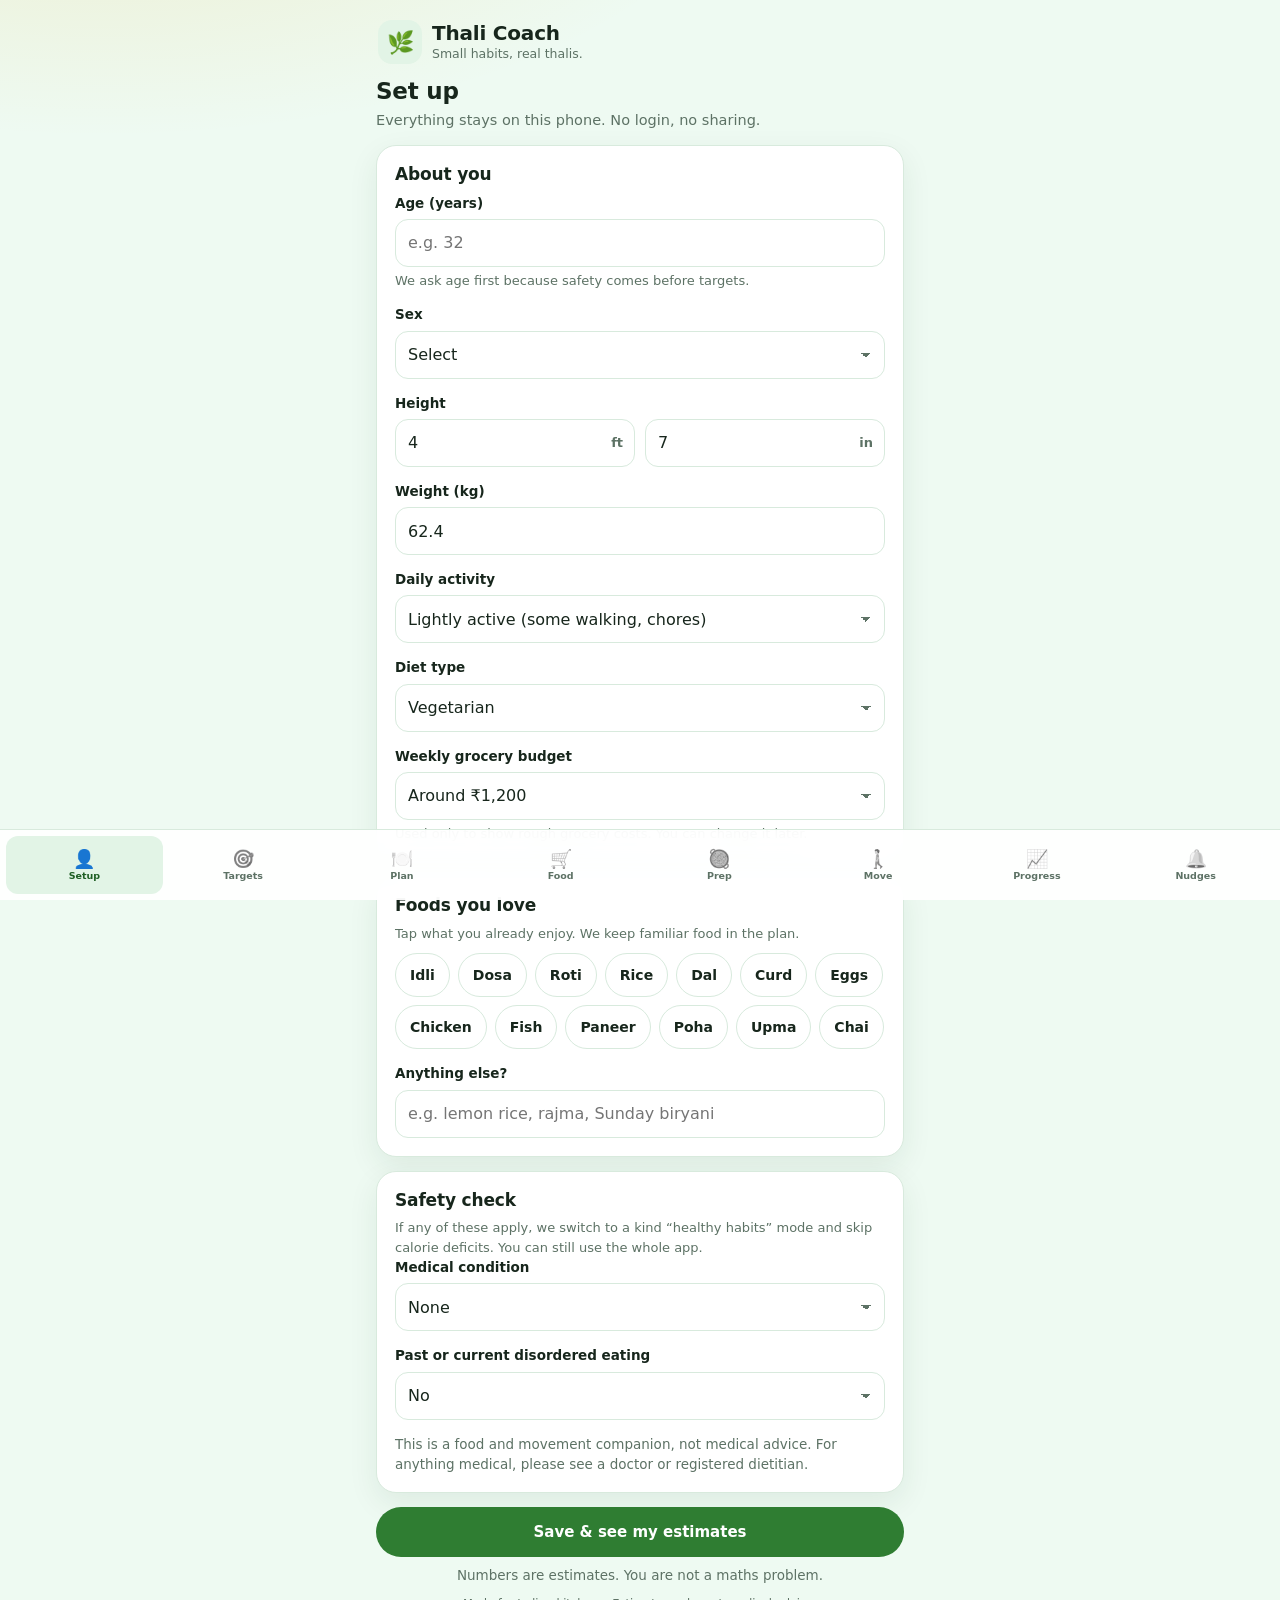
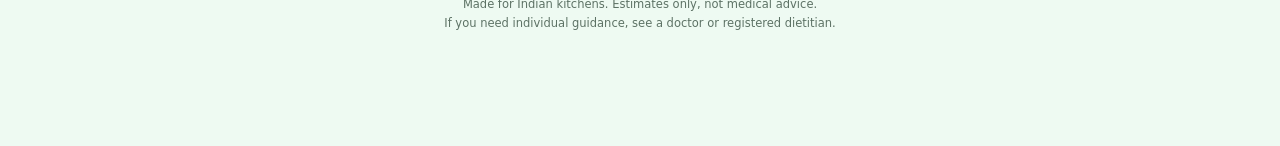
==== index.html @ 568d9f5f "Thali Coach: offline-first Indian diet and activity web app Plain HTML/CSS/JS PWA with no build step" ====
<!DOCTYPE html>
<html lang="en">
<head>
  <meta charset="utf-8">
  <meta name="viewport" content="width=device-width, initial-scale=1, viewport-fit=cover">
  <title>Thali Coach — gentle Indian diet &amp; activity companion</title>
  <meta name="description" content="A small, private companion for Indian home cooking, daily walks and healthy habits.">
  <meta name="theme-color" content="#2f7d32">
  <link rel="manifest" href="manifest.json">
  <link rel="icon" href="icon.svg" type="image/svg+xml">
  <link rel="apple-touch-icon" href="icon-180.png">
  <meta name="apple-mobile-web-app-capable" content="yes">
  <meta name="apple-mobile-web-app-status-bar-style" content="default">
  <meta name="apple-mobile-web-app-title" content="Thali Coach">
  <link rel="stylesheet" href="style.css">
</head>
<body>
  <div class="app">
    <header class="topbar">
      <div class="brand">
        <span class="logo" aria-hidden="true">🌿</span>
        <div>
          <h1>Thali Coach</h1>
          <p class="tagline">Small habits, real thalis.</p>
        </div>
      </div>
      <span id="modeBadge" class="badge" hidden></span>
    </header>

    <main id="main">

      <!-- 1 · SETUP ------------------------------------------------------ -->
      <section id="screen-setup" class="screen" hidden>
        <h2>Set up</h2>
        <p class="lede">Everything stays on this phone. No login, no sharing.</p>

        <form id="setupForm" novalidate>
          <div class="card">
            <h3>About you</h3>

            <div class="field">
              <label for="age">Age (years)</label>
              <input id="age" name="age" type="number" min="10" max="100" inputmode="numeric" placeholder="e.g. 32" required>
              <p class="hint">We ask age first because safety comes before targets.</p>
            </div>

            <div class="field">
              <label for="sex">Sex</label>
              <select id="sex" name="sex">
                <option value="" disabled selected>Select</option>
                <option value="female">Female</option>
                <option value="male">Male</option>
                <option value="other">Other / prefer not to say</option>
              </select>
            </div>

            <div class="field">
              <span class="label">Height</span>
              <div class="row2">
                <div class="input-suffix">
                  <input id="heightFt" name="heightFt" type="number" min="3" max="8" inputmode="numeric" aria-label="Height in feet">
                  <span>ft</span>
                </div>
                <div class="input-suffix">
                  <input id="heightIn" name="heightIn" type="number" min="0" max="11" inputmode="numeric" aria-label="Height in inches">
                  <span>in</span>
                </div>
              </div>
            </div>

            <div class="field">
              <label for="weight">Weight (kg)</label>
              <input id="weight" name="weight" type="number" min="25" max="300" step="0.1" inputmode="decimal" placeholder="e.g. 62.4">
            </div>

            <div class="field">
              <label for="activity">Daily activity</label>
              <select id="activity" name="activity">
                <option value="sedentary">Mostly sitting (desk job, little walking)</option>
                <option value="light" selected>Lightly active (some walking, chores)</option>
                <option value="moderate">Moderately active (regular walks or workouts)</option>
                <option value="active">Very active (physical job or daily training)</option>
              </select>
            </div>

            <div class="field">
              <label for="diet">Diet type</label>
              <select id="diet" name="diet">
                <option value="veg">Vegetarian</option>
                <option value="egg">Eggetarian</option>
                <option value="nonveg">Non-vegetarian</option>
                <option value="vegan">Vegan</option>
              </select>
            </div>

            <div class="field">
              <label for="budget">Weekly grocery budget</label>
              <select id="budget" name="budget">
                <option value="800">Around ₹800</option>
                <option value="1200" selected>Around ₹1,200</option>
                <option value="1800">Around ₹1,800</option>
                <option value="2500">Around ₹2,500</option>
              </select>
              <p class="hint">Used only to show rough grocery costs. You can change it later.</p>
            </div>
          </div>

          <div class="card">
            <h3>Foods you love</h3>
            <p class="hint">Tap what you already enjoy. We keep familiar food in the plan.</p>
            <div class="chips" id="loveChips"></div>
            <div class="field">
              <label for="lovedText">Anything else?</label>
              <input id="lovedText" type="text" placeholder="e.g. lemon rice, rajma, Sunday biryani">
            </div>
          </div>

          <div class="card safety-card">
            <h3>Safety check</h3>
            <p class="hint">If any of these apply, we switch to a kind “healthy habits” mode and skip calorie deficits. You can still use the whole app.</p>

            <div id="pregnancyRow" class="field">
              <span class="label">If this applies to you</span>
              <label class="check"><input type="checkbox" id="pregnant"> Pregnant</label>
              <label class="check"><input type="checkbox" id="breastfeeding"> Breastfeeding</label>
            </div>

            <div class="field">
              <label for="condition">Medical condition</label>
              <select id="condition">
                <option value="none">None</option>
                <option value="diabetes">Diabetes / blood sugar</option>
                <option value="pcos">PCOS / thyroid</option>
                <option value="heart">Blood pressure / heart</option>
                <option value="kidney">Kidney or liver condition</option>
                <option value="other">Something else</option>
              </select>
            </div>

            <div class="field">
              <label for="edHistory">Past or current disordered eating</label>
              <select id="edHistory">
                <option value="no">No</option>
                <option value="yes">Yes</option>
              </select>
            </div>

            <p class="small muted">This is a food and movement companion, not medical advice. For anything medical, please see a doctor or registered dietitian.</p>
          </div>

          <p id="setupError" class="error" role="alert" hidden></p>
          <button class="btn btn-wide" type="submit">Save &amp; see my estimates</button>
          <p class="small muted center">Numbers are estimates. You are not a maths problem.</p>
        </form>
      </section>

      <!-- 2 · TARGETS ---------------------------------------------------- -->
      <section id="screen-targets" class="screen" hidden>
        <h2>Your estimates</h2>
        <p class="lede">A gentle starting point — not a prescription.</p>
        <div id="targetsContent"></div>
      </section>

      <!-- 3 · PLAN ------------------------------------------------------- -->
      <section id="screen-plan" class="screen" hidden>
        <h2>7-day plan</h2>
        <p class="lede">Familiar food, realistic portions. Tap a day.</p>
        <p class="week-label" id="weekLabel"></p>
        <div class="day-tabs" id="dayTabs" role="tablist" aria-label="Days of the week"></div>
        <div id="planContent"></div>
      </section>

      <!-- 4 · GROCERIES -------------------------------------------------- -->
      <section id="screen-groceries" class="screen" hidden>
        <h2>Groceries</h2>
        <p class="lede">One week, one list. Costs are rough estimates.</p>
        <div id="groceryContent"></div>
      </section>

      <!-- 5 · PREP ------------------------------------------------------- -->
      <section id="screen-prep" class="screen" hidden>
        <h2>Prep</h2>
        <p class="lede">A little Sunday effort makes the week kinder.</p>
        <div id="prepContent"></div>
      </section>

      <!-- 6 · ACTIVITY --------------------------------------------------- -->
      <section id="screen-activity" class="screen" hidden>
        <h2>Activity</h2>
        <p class="lede">Movement you enjoy beats movement you dread.</p>
        <div id="activityContent"></div>
      </section>

      <!-- 7 · PROGRESS --------------------------------------------------- -->
      <section id="screen-progress" class="screen" hidden>
        <h2>Progress</h2>
        <p class="lede">Trends over weeks. Never one bad day.</p>
        <div id="progressContent"></div>
      </section>

      <!-- 8 · REMINDERS -------------------------------------------------- -->
      <section id="screen-reminders" class="screen" hidden>
        <h2>Reminders</h2>
        <p class="lede">Gentle nudges, not alarms. You can switch any off.</p>
        <div id="remindersContent"></div>
      </section>

    </main>

    <footer class="footer">
      <p>Made for Indian kitchens. Estimates only, not medical advice.<br>If you need individual guidance, see a doctor or registered dietitian.</p>
    </footer>
  </div>

  <div id="toast" class="toast" role="status" aria-live="polite"></div>

  <nav class="tabbar" id="tabbar" aria-label="Main navigation">
    <button type="button" data-screen="setup"      class="tab"><span class="tab-icon" aria-hidden="true">👤</span><span>Setup</span></button>
    <button type="button" data-screen="targets"    class="tab"><span class="tab-icon" aria-hidden="true">🎯</span><span>Targets</span></button>
    <button type="button" data-screen="plan"       class="tab"><span class="tab-icon" aria-hidden="true">🍽️</span><span>Plan</span></button>
    <button type="button" data-screen="groceries"  class="tab"><span class="tab-icon" aria-hidden="true">🛒</span><span>Food</span></button>
    <button type="button" data-screen="prep"       class="tab"><span class="tab-icon" aria-hidden="true">🥘</span><span>Prep</span></button>
    <button type="button" data-screen="activity"   class="tab"><span class="tab-icon" aria-hidden="true">🚶</span><span>Move</span></button>
    <button type="button" data-screen="progress"   class="tab"><span class="tab-icon" aria-hidden="true">📈</span><span>Progress</span></button>
    <button type="button" data-screen="reminders"  class="tab"><span class="tab-icon" aria-hidden="true">🔔</span><span>Nudges</span></button>
  </nav>

  <script src="data.js"></script>
  <script src="app.js"></script>
</body>
</html>
---- style.css ----
/* style.css — Thali Coach
   Light and dark mode follow the phone's setting automatically.
   Colours live in the :root variables so they are easy to change. */

:root {
  --bg: #eefaf2;
  --bg-glow: rgba(230, 167, 0, 0.16);
  --card: #ffffff;
  --ink: #17261c;
  --muted: #5d7265;
  --line: #d8eadd;
  --leaf: #2f7d32;
  --leaf-strong: #1f5f24;
  --leaf-soft: #e2f4e6;
  --turmeric: #e6a700;
  --turmeric-ink: #7a5800;
  --turmeric-soft: #fdf3d3;
  --chilli: #b3261e;
  --chilli-soft: #fdecea;
  --btn-ink: #ffffff;
  --shadow: 0 10px 30px rgba(24, 60, 35, 0.08);
  --radius: 20px;
  --toast-bg: #17301f;
  --toast-ink: #ffffff;
}

@media (prefers-color-scheme: dark) {
  :root {
    --bg: #0f1713;
    --bg-glow: rgba(134, 207, 138, 0.08);
    --card: #17221b;
    --ink: #e9f4ec;
    --muted: #a5b6aa;
    --line: #2a3a2f;
    --leaf: #86cf8a;
    --leaf-strong: #b0e4b3;
    --leaf-soft: #1e3324;
    --turmeric: #f0c14e;
    --turmeric-ink: #f5d67c;
    --turmeric-soft: #332a12;
    --chilli: #ff8a80;
    --chilli-soft: #351b19;
    --btn-ink: #0d1a11;
    --shadow: none;
    --toast-bg: #d9efdd;
    --toast-ink: #102015;
  }
}

* { box-sizing: border-box; }

html, body { margin: 0; padding: 0; }

html { -webkit-text-size-adjust: 100%; }

body {
  min-height: 100vh;
  background:
    radial-gradient(1100px 520px at 8% -10%, var(--bg-glow), transparent 60%),
    var(--bg);
  color: var(--ink);
  font-family: ui-rounded, "SF Pro Rounded", "Segoe UI Variable Display", "Nunito", "Quicksand", system-ui, -apple-system, "Segoe UI", sans-serif;
  font-size: 16px;
  line-height: 1.5;
  padding-bottom: calc(96px + env(safe-area-inset-bottom));
  overflow-x: hidden;
}

h1, h2, h3 { line-height: 1.2; margin: 0; letter-spacing: -0.01em; }
h1 { font-size: 20px; font-weight: 800; }
h2 { font-size: 23px; font-weight: 800; margin-bottom: 4px; }
h3 { font-size: 17px; font-weight: 800; margin-bottom: 8px; }
p { margin: 0 0 10px; }
p:last-child { margin-bottom: 0; }

a { color: var(--leaf); }

::selection { background: var(--turmeric-soft); color: var(--ink); }

:focus-visible { outline: 3px solid var(--turmeric); outline-offset: 2px; border-radius: 8px; }

/* ------------------------------ layout --------------------------------- */

.app { max-width: 560px; margin: 0 auto; padding: 16px 16px 0; }

.topbar {
  display: flex;
  align-items: center;
  justify-content: space-between;
  gap: 10px;
  padding: 4px 2px 14px;
}

.brand { display: flex; align-items: center; gap: 10px; min-width: 0; }

.logo {
  width: 44px; height: 44px;
  display: grid; place-items: center;
  background: var(--leaf-soft);
  border-radius: 14px;
  font-size: 22px;
  flex: 0 0 auto;
}

.tagline { margin: 0; font-size: 12.5px; color: var(--muted); }

.badge {
  flex: 0 0 auto;
  background: var(--leaf-soft);
  color: var(--leaf-strong);
  border-radius: 999px;
  padding: 6px 10px;
  font-size: 11px;
  font-weight: 800;
  letter-spacing: 0.02em;
  white-space: nowrap;
}
.badge-calm { background: var(--turmeric-soft); color: var(--turmeric-ink); }

.lede { color: var(--muted); font-size: 14.5px; margin-bottom: 14px; }

.screen[hidden] { display: none; }
.screen { animation: screenIn 0.18s ease-out; }

@keyframes screenIn {
  from { opacity: 0; transform: translateY(4px); }
  to { opacity: 1; transform: none; }
}

.footer {
  padding: 10px 8px 18px;
  text-align: center;
  color: var(--muted);
  font-size: 11.5px;
  line-height: 1.6;
}

/* ------------------------------ cards ---------------------------------- */

.card {
  background: var(--card);
  border: 1px solid var(--line);
  border-radius: var(--radius);
  box-shadow: var(--shadow);
  padding: 18px;
  margin: 0 0 14px;
}

.card.hero {
  background:
    linear-gradient(155deg, var(--card) 0%, var(--leaf-soft) 130%);
}

.card.calm { background: var(--leaf-soft); border-color: transparent; box-shadow: none; }

.card.note {
  border-left: 5px solid var(--turmeric);
  background: var(--turmeric-soft);
  box-shadow: none;
}
.card.note-warn {
  border-left-color: var(--chilli);
  background: var(--chilli-soft);
  box-shadow: none;
}

.empty { text-align: center; }

.eyebrow {
  margin: 0 0 4px;
  text-transform: uppercase;
  letter-spacing: 0.08em;
  font-size: 11px;
  font-weight: 800;
  color: var(--muted);
}

.big-number {
  font-size: 44px;
  font-weight: 800;
  line-height: 1.05;
  margin: 2px 0 6px;
  letter-spacing: -0.03em;
}
.big-number span { font-size: 16px; color: var(--muted); font-weight: 700; letter-spacing: 0; }

.hint { font-size: 13px; color: var(--muted); margin: 4px 0 0; line-height: 1.5; }
.small { font-size: 13.5px; }
.muted { color: var(--muted); }
.center { text-align: center; }

.error {
  color: var(--chilli);
  font-size: 13.5px;
  font-weight: 700;
  margin: 0 0 10px;
}

/* ------------------------------ forms ---------------------------------- */

.field { margin-bottom: 14px; }
.field:last-child { margin-bottom: 0; }

label, .label {
  display: block;
  font-size: 13.5px;
  font-weight: 800;
  margin-bottom: 6px;
  color: var(--ink);
}

input[type="number"],
input[type="text"],
input[type="date"],
input[type="time"],
select {
  width: 100%;
  min-height: 48px;
  padding: 10px 12px;
  border: 1.5px solid var(--line);
  border-radius: 13px;
  background: var(--card);
  color: var(--ink);
  font-family: inherit;
  font-size: 16px; /* 16px stops iOS from zooming the page */
}

select {
  appearance: none;
  background-image: linear-gradient(45deg, transparent 50%, var(--muted) 50%), linear-gradient(135deg, var(--muted) 50%, transparent 50%);
  background-position: calc(100% - 18px) 21px, calc(100% - 13px) 21px;
  background-size: 5px 5px, 5px 5px;
  background-repeat: no-repeat;
  padding-right: 34px;
}

input:focus, select:focus { border-color: var(--leaf); }

.row2 { display: grid; grid-template-columns: 1fr 1fr; gap: 10px; }

.row3 {
  display: grid;
  grid-template-columns: repeat(auto-fit, minmax(108px, 1fr));
  gap: 10px;
}

.input-suffix { position: relative; }
.input-suffix span {
  position: absolute;
  right: 12px;
  top: 50%;
  transform: translateY(-50%);
  color: var(--muted);
  font-size: 13px;
  font-weight: 700;
  pointer-events: none;
}
.input-suffix input { padding-right: 36px; }

.check,
label.check {
  display: flex;
  align-items: center;
  gap: 9px;
  font-size: 14.5px;
  font-weight: 600;
  min-height: 44px;
  margin: 0;
}

input[type="checkbox"] {
  width: 22px;
  height: 22px;
  flex: 0 0 auto;
  accent-color: var(--leaf);
  margin: 0;
}

.safety-card { background: var(--card); }

/* ------------------------------ chips ---------------------------------- */

.chips { display: flex; flex-wrap: wrap; gap: 8px; margin: 10px 0 14px; }

.chip {
  border: 1.5px solid var(--line);
  background: transparent;
  color: var(--ink);
  border-radius: 999px;
  padding: 9px 14px;
  min-height: 44px;
  font-family: inherit;
  font-size: 14px;
  font-weight: 700;
  cursor: pointer;
}
.chip.on {
  background: var(--leaf);
  border-color: var(--leaf);
  color: var(--btn-ink);
}

/* ------------------------------ buttons -------------------------------- */

.btn {
  display: inline-flex;
  align-items: center;
  justify-content: center;
  gap: 8px;
  min-height: 50px;
  padding: 12px 20px;
  border: none;
  border-radius: 999px;
  background: var(--leaf);
  color: var(--btn-ink);
  font-family: inherit;
  font-size: 15px;
  font-weight: 800;
  cursor: pointer;
  text-align: center;
  transition: transform 0.1s ease, filter 0.15s ease;
}
.btn:active { transform: scale(0.985); }
.btn:hover { filter: brightness(1.04); }

.btn-wide { width: 100%; margin-bottom: 8px; }

.btn-ghost {
  background: transparent;
  color: var(--leaf);
  border: 1.5px solid var(--line);
}

.btn-row { display: flex; flex-wrap: wrap; gap: 10px; margin-top: 10px; }

/* ------------------------------ stats ---------------------------------- */

.stat-grid {
  display: grid;
  grid-template-columns: repeat(auto-fit, minmax(88px, 1fr));
  gap: 9px;
  margin: 12px 0 8px;
}
.stat-grid > div {
  background: var(--leaf-soft);
  border-radius: 14px;
  padding: 10px 11px;
}
.card.hero .stat-grid > div { background: rgba(255, 255, 255, 0.55); }
@media (prefers-color-scheme: dark) {
  .card.hero .stat-grid > div { background: rgba(255, 255, 255, 0.05); }
}
.stat-grid b { display: block; font-size: 18px; line-height: 1.2; letter-spacing: -0.01em; }
.stat-grid span { font-size: 11px; color: var(--muted); font-weight: 600; }

.pill {
  display: inline-block;
  background: var(--leaf-soft);
  color: var(--leaf-strong);
  border-radius: 999px;
  padding: 4px 10px;
  font-size: 11.5px;
  font-weight: 800;
  white-space: nowrap;
}
.pill-soft { background: var(--turmeric-soft); color: var(--turmeric-ink); }

/* ------------------------------ day tabs -------------------------------- */

.day-tabs {
  display: flex;
  gap: 6px;
  overflow-x: auto;
  padding: 2px 2px 8px;
  margin-bottom: 8px;
  scrollbar-width: none;
}
.day-tabs::-webkit-scrollbar { display: none; }

.day-tab {
  flex: 1 0 42px;
  min-width: 42px;
  min-height: 62px;
  border: 1.5px solid var(--line);
  background: var(--card);
  color: var(--ink);
  border-radius: 14px;
  font-family: inherit;
  font-size: 12px;
  font-weight: 800;
  cursor: pointer;
  display: flex;
  flex-direction: column;
  align-items: center;
  justify-content: center;
  gap: 1px;
}
.day-short { opacity: 0.7; font-size: 10px; text-transform: uppercase; letter-spacing: 0.05em; }
.day-num { font-size: 13px; }
.day-tab.active {
  background: var(--leaf);
  border-color: var(--leaf);
  color: var(--btn-ink);
}
.day-tab.active .day-short { opacity: 1; }
.day-tab.is-today:not(.active) { box-shadow: inset 0 0 0 2px var(--turmeric); }

.week-label {
  margin: -8px 2px 10px;
  font-size: 12.5px;
  font-weight: 700;
  color: var(--muted);
}
.streak-inline { color: var(--turmeric-ink); }

.day-mark {
  width: 4px;
  height: 4px;
  margin-top: 2px;
  border-radius: 50%;
  background: transparent;
}
.day-mark.on { background: var(--leaf); }
.day-tab.active .day-mark.on { background: var(--btn-ink); }

/* ------------------------------ meal plan ------------------------------- */

.meal { padding: 16px 18px; }
.meal-head {
  display: flex;
  align-items: center;
  justify-content: space-between;
  gap: 10px;
  margin-bottom: 4px;
}
.meal-head h3 { margin: 0; }

.foods { list-style: none; margin: 0; padding: 0; }

.food-row {
  display: flex;
  align-items: baseline;
  justify-content: space-between;
  gap: 12px;
  padding: 9px 0;
  border-bottom: 1px dashed var(--line);
}
.food-row:last-child { border-bottom: none; }

.food-main { min-width: 0; }
.food-main b { display: block; font-size: 14.5px; font-weight: 700; }
.food-main span { display: block; font-size: 12.5px; color: var(--muted); }

.food-kcal {
  flex: 0 0 auto;
  color: var(--leaf-strong);
  font-weight: 800;
  font-size: 13.5px;
  font-variant-numeric: tabular-nums;
}

.macro-line {
  margin: 10px 0 0;
  font-size: 12px;
  color: var(--muted);
  font-weight: 600;
}

details.card summary {
  cursor: pointer;
  font-weight: 800;
  font-size: 15px;
  min-height: 44px;
  display: flex;
  align-items: center;
  justify-content: space-between;
  gap: 10px;
  list-style: none;
}
details.card summary::-webkit-details-marker { display: none; }
details.card summary::after {
  content: "＋";
  color: var(--leaf);
  font-weight: 800;
  font-size: 17px;
  line-height: 1;
}
details.card[open] summary::after { content: "−"; }
details.card[open] summary { margin-bottom: 8px; }

.quick p { font-size: 14px; }

.ex { padding: 10px 0; border-bottom: 1px dashed var(--line); }
.ex:last-of-type { border-bottom: none; }
.ex b { font-size: 14.5px; }
.ex span { float: right; font-size: 12px; font-weight: 800; color: var(--leaf-strong); }
.ex p { font-size: 12.5px; color: var(--muted); margin: 4px 0 0; }

.ticks { list-style: none; margin: 6px 0 0; padding: 0; }
.ticks li {
  position: relative;
  padding: 5px 0 5px 24px;
  font-size: 14px;
}
.ticks li::before {
  content: "✓";
  position: absolute;
  left: 0;
  top: 4px;
  color: var(--leaf);
  font-weight: 800;
}
.ticks.small li { font-size: 13.5px; padding-top: 4px; padding-bottom: 4px; }

/* ------------------------------ groceries ------------------------------- */

.g-row {
  display: flex;
  align-items: center;
  gap: 10px;
  padding: 10px 0;
  min-height: 44px;
  border-bottom: 1px dashed var(--line);
  margin: 0;
  font-weight: 600;
}
.g-row:last-child { border-bottom: none; }

.g-name { flex: 1; min-width: 0; font-size: 14px; }
.g-name small { display: block; font-size: 11.5px; color: var(--muted); font-weight: 600; }

.g-cost {
  flex: 0 0 auto;
  font-weight: 800;
  font-size: 13.5px;
  white-space: nowrap;
  font-variant-numeric: tabular-nums;
}

.mini-del {
  flex: 0 0 auto;
  width: 40px;
  height: 40px;
  border: 1px solid var(--line);
  border-radius: 50%;
  background: transparent;
  color: var(--muted);
  font-size: 14px;
  cursor: pointer;
}

/* ------------------------------ activity -------------------------------- */

.task {
  display: flex;
  align-items: center;
  gap: 12px;
  width: 100%;
  text-align: left;
  border: 1.5px solid var(--line);
  background: transparent;
  border-radius: 16px;
  padding: 12px;
  margin-top: 9px;
  min-height: 66px;
  font-family: inherit;
  color: var(--ink);
  cursor: pointer;
}
.task.done { background: var(--leaf-soft); border-color: var(--leaf); }

.task-icon { font-size: 21px; flex: 0 0 auto; }
.task-text { min-width: 0; }
.task-text b { display: block; font-size: 14.5px; }
.task-text small { display: block; font-size: 12px; color: var(--muted); line-height: 1.4; }

.week-strip {
  display: grid;
  grid-template-columns: repeat(7, 1fr);
  gap: 5px;
  margin-top: 12px;
}

.week-dot {
  background: rgba(255, 255, 255, 0.55);
  border-radius: 12px;
  padding: 5px 2px;
  text-align: center;
  font-size: 10px;
  color: var(--muted);
}
@media (prefers-color-scheme: dark) {
  .week-dot { background: rgba(255, 255, 255, 0.05); }
}
.week-dot span { display: block; font-size: 9px; font-weight: 800; text-transform: uppercase; }
.week-dot i { display: block; font-style: normal; font-size: 12px; font-weight: 800; color: var(--ink); }
.week-dot.on { background: var(--leaf-soft); }
.week-dot.on i { color: var(--leaf-strong); }
.week-dot.today { box-shadow: inset 0 0 0 2px var(--turmeric); }

/* ------------------------------ progress -------------------------------- */

.drops { display: flex; flex-wrap: wrap; gap: 6px; margin: 12px 0 4px; font-size: 22px; }
.drop { filter: grayscale(1); opacity: 0.28; }
.drop.on { filter: none; opacity: 1; }

.stepper { display: flex; align-items: center; gap: 16px; margin: 10px 0 6px; }

.step {
  width: 54px;
  height: 54px;
  border-radius: 50%;
  border: 1.5px solid var(--line);
  background: var(--card);
  color: var(--ink);
  font-size: 26px;
  line-height: 1;
  cursor: pointer;
  font-family: inherit;
}
.step:active { background: var(--leaf-soft); }

.water-ml { font-weight: 800; font-size: 15px; font-variant-numeric: tabular-nums; }

.meal-checks { display: grid; grid-template-columns: 1fr 1fr; gap: 4px 10px; }

.weight-form { margin-top: 8px; }
.weight-form .btn { margin-top: 4px; }

.chart { width: 100%; height: auto; margin: 8px 0 6px; overflow: visible; }
.chart-grid { stroke: var(--line); stroke-width: 1; stroke-dasharray: 3 4; }
.chart-line { fill: none; stroke: var(--leaf); stroke-width: 2.5; stroke-linecap: round; stroke-linejoin: round; }
.chart-dot { fill: var(--turmeric); stroke: var(--card); stroke-width: 2; }
.chart-label { fill: var(--muted); font-size: 9px; font-weight: 600; }

/* ------------------------------ reminders ------------------------------- */

.rem-row {
  display: flex;
  align-items: center;
  justify-content: space-between;
  flex-wrap: wrap;
  gap: 8px 12px;
  padding: 11px 0;
  border-bottom: 1px dashed var(--line);
}
.rem-row:last-of-type { border-bottom: none; }

.rem-toggle { display: flex; align-items: center; gap: 10px; flex: 1 1 150px; margin: 0; min-height: 44px; }
.rem-text b { display: block; font-size: 14.5px; }
.rem-text small { display: block; font-size: 11.5px; color: var(--muted); font-weight: 600; }

.rem-times { display: flex; align-items: center; gap: 6px; }
.rem-times input[type="time"] { width: 116px; min-height: 42px; padding: 6px 8px; font-size: 14px; }

/* ------------------------------ tab bar --------------------------------- */

.tabbar {
  position: fixed;
  left: 0;
  right: 0;
  bottom: 0;
  z-index: 30;
  display: flex;
  overflow-x: auto;
  gap: 2px;
  padding: 6px 6px calc(6px + env(safe-area-inset-bottom));
  background: var(--card);
  background: color-mix(in srgb, var(--card) 92%, transparent);
  border-top: 1px solid var(--line);
  backdrop-filter: blur(14px);
  -webkit-backdrop-filter: blur(14px);
  scrollbar-width: none;
}
.tabbar::-webkit-scrollbar { display: none; }

.tab {
  flex: 1 0 42px;
  min-width: 42px;
  min-height: 58px;
  border: none;
  background: transparent;
  color: var(--muted);
  font-family: inherit;
  font-size: 9.5px;
  font-weight: 700;
  border-radius: 12px;
  display: flex;
  flex-direction: column;
  align-items: center;
  justify-content: center;
  gap: 2px;
  cursor: pointer;
  padding: 4px 2px;
}
.tab-icon { font-size: 18px; line-height: 1; filter: grayscale(1); opacity: 0.75; }
.tab.active { color: var(--leaf-strong); background: var(--leaf-soft); }
.tab.active .tab-icon { filter: none; opacity: 1; }

/* ------------------------------ toast ----------------------------------- */

.toast {
  position: fixed;
  left: 50%;
  bottom: calc(92px + env(safe-area-inset-bottom));
  transform: translate(-50%, 12px);
  z-index: 50;
  max-width: min(92vw, 440px);
  background: var(--toast-bg);
  color: var(--toast-ink);
  padding: 12px 16px;
  border-radius: 14px;
  font-size: 13.5px;
  font-weight: 600;
  line-height: 1.45;
  box-shadow: 0 12px 32px rgba(0, 0, 0, 0.24);
  opacity: 0;
  pointer-events: none;
  transition: opacity 0.2s ease, transform 0.2s ease;
}
.toast.show { opacity: 1; transform: translate(-50%, 0); }

/* ------------------------------ small screens --------------------------- */

@media (max-width: 380px) {
  .app { padding: 12px 12px 0; }
  h2 { font-size: 21px; }
  .big-number { font-size: 38px; }
  .stat-grid { grid-template-columns: repeat(auto-fit, minmax(78px, 1fr)); }
  .card { padding: 15px; }
  .meal { padding: 14px 15px; }
  .tab { font-size: 9px; min-width: 40px; }
  .tab-icon { font-size: 17px; }
  .rem-times input[type="time"] { width: 104px; }
}

@media (prefers-reduced-motion: reduce) {
  * { animation: none !important; transition: none !important; scroll-behavior: auto !important; }
}
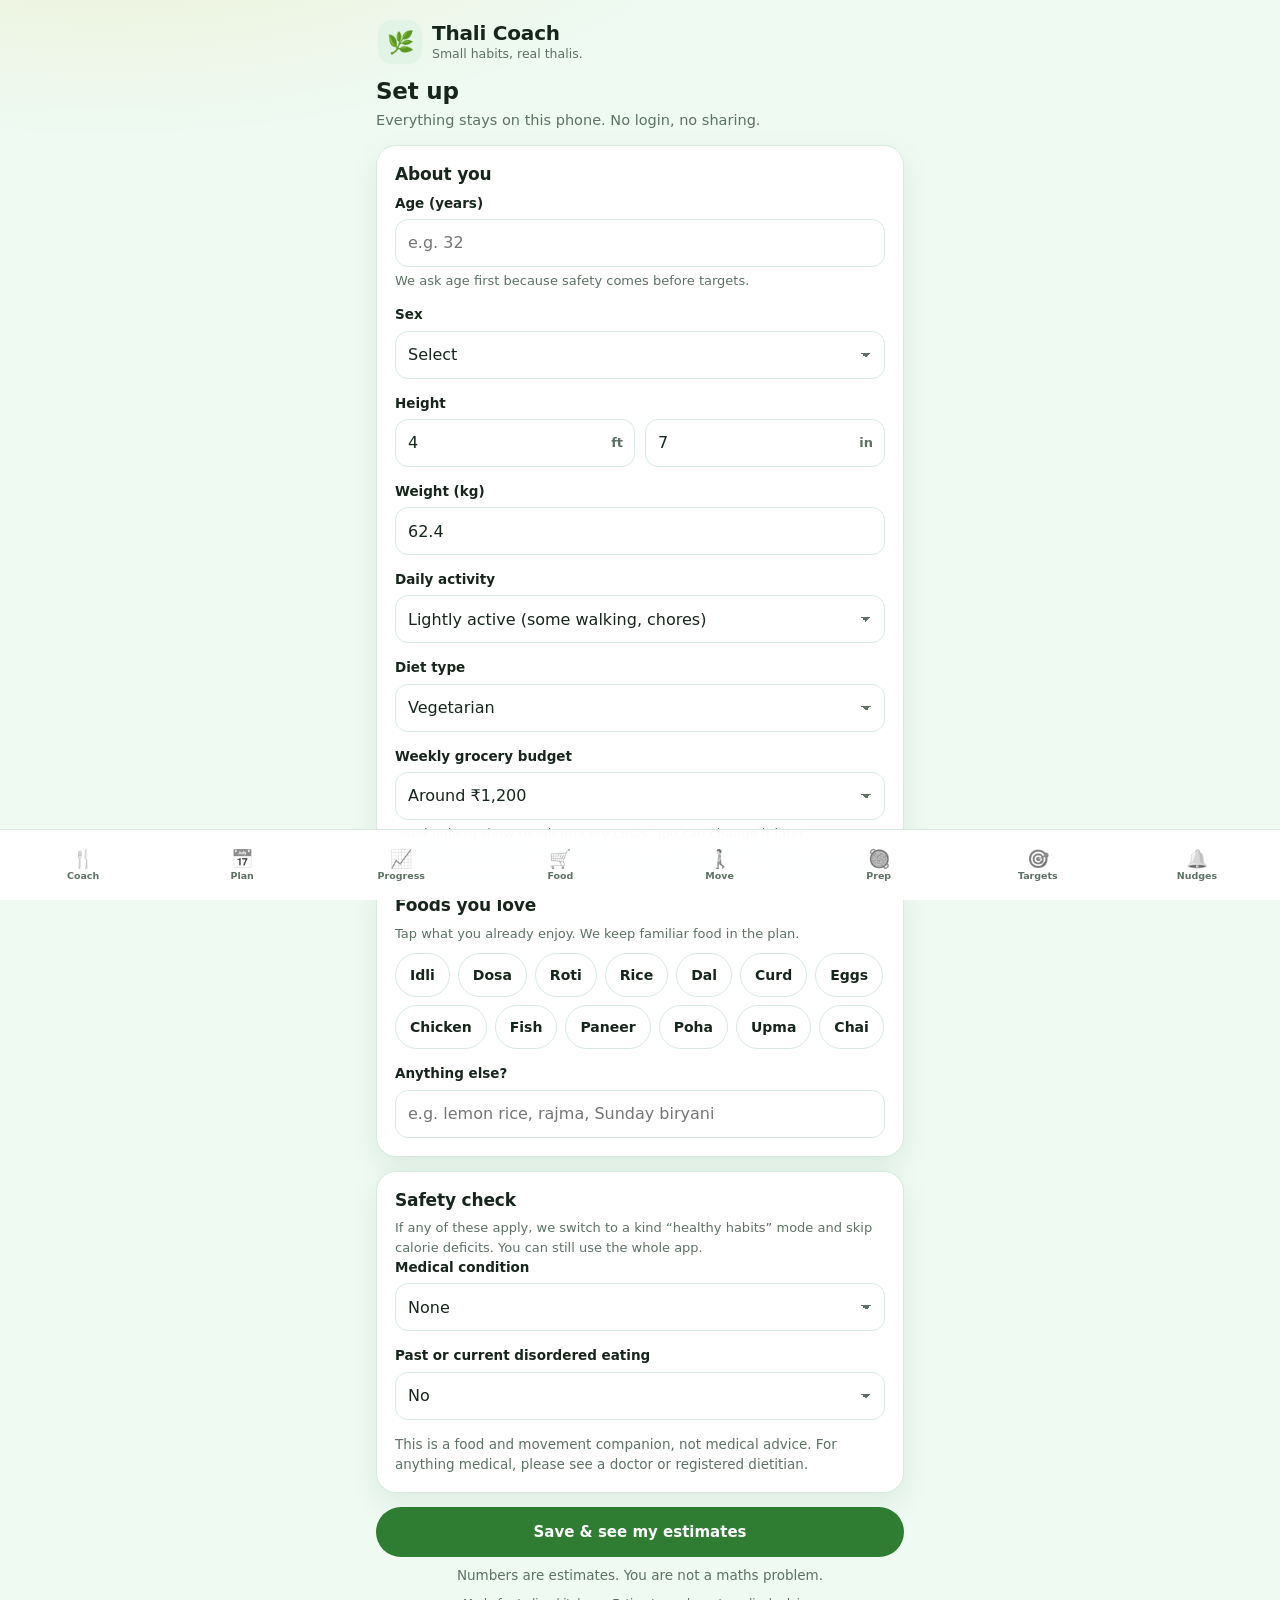
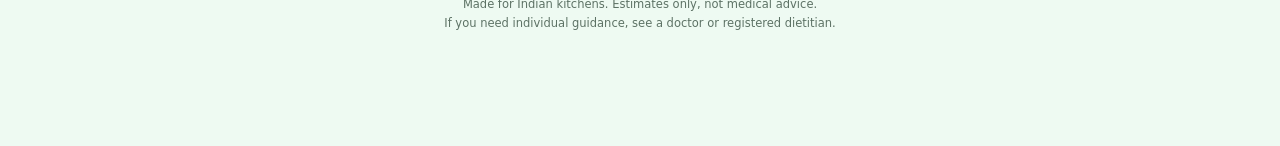
==== commit b09532c7: "Add food-capture coach with calories, advice, swaps and daily log" ====
--- a/index.html
+++ b/index.html
@@ -13,6 +13,7 @@
   <meta name="apple-mobile-web-app-status-bar-style" content="default">
   <meta name="apple-mobile-web-app-title" content="Thali Coach">
   <link rel="stylesheet" href="style.css">
+  <link rel="stylesheet" href="coach.css">
 </head>
 <body>
   <div class="app">
@@ -159,6 +160,7 @@
         <h2>Your estimates</h2>
         <p class="lede">A gentle starting point — not a prescription.</p>
         <div id="targetsContent"></div>
+        <p class="center"><button type="button" class="btn btn-ghost btn-slim" data-go="setup">Edit my details</button></p>
       </section>
 
       <!-- 3 · PLAN ------------------------------------------------------- -->
@@ -170,35 +172,56 @@
         <div id="planContent"></div>
       </section>
 
-      <!-- 4 · GROCERIES -------------------------------------------------- -->
+      <!-- 4 · COACH ------------------------------------------------------ -->
+      <section id="screen-coach" class="screen" hidden>
+        <h2>Food coach</h2>
+        <p class="lede">Tell me what you're eating — I'll read it and say how to eat it.</p>
+
+        <form class="card coach-input" id="coachForm" autocomplete="off">
+          <label class="sr-only" for="coachInput">What did you eat?</label>
+          <div class="coach-row">
+            <input id="coachInput" type="text" enterkeyhint="send"
+                   placeholder="e.g. 2 samosa and 1 cup chai"
+                   aria-describedby="coachHint">
+            <button class="mic" type="button" id="coachMic" hidden aria-label="Say it instead">🎤</button>
+            <button class="btn btn-slim" type="submit">Read it</button>
+          </div>
+          <div class="chips coach-chips" id="coachChips"></div>
+          <p class="hint" id="coachHint">Add a quantity if you can: “2 idli”, “1 katori rice”, “1 packet chips”. Estimates only.</p>
+        </form>
+
+        <div id="coachContent"></div>
+      </section>
+
+      <!-- 5 · GROCERIES -------------------------------------------------- -->
       <section id="screen-groceries" class="screen" hidden>
         <h2>Groceries</h2>
         <p class="lede">One week, one list. Costs are rough estimates.</p>
         <div id="groceryContent"></div>
       </section>
 
-      <!-- 5 · PREP ------------------------------------------------------- -->
+      <!-- 6 · PREP ------------------------------------------------------- -->
       <section id="screen-prep" class="screen" hidden>
         <h2>Prep</h2>
         <p class="lede">A little Sunday effort makes the week kinder.</p>
         <div id="prepContent"></div>
       </section>
 
-      <!-- 6 · ACTIVITY --------------------------------------------------- -->
+      <!-- 7 · ACTIVITY --------------------------------------------------- -->
       <section id="screen-activity" class="screen" hidden>
         <h2>Activity</h2>
         <p class="lede">Movement you enjoy beats movement you dread.</p>
         <div id="activityContent"></div>
       </section>
 
-      <!-- 7 · PROGRESS --------------------------------------------------- -->
+      <!-- 8 · PROGRESS --------------------------------------------------- -->
       <section id="screen-progress" class="screen" hidden>
         <h2>Progress</h2>
         <p class="lede">Trends over weeks. Never one bad day.</p>
         <div id="progressContent"></div>
       </section>
 
-      <!-- 8 · REMINDERS -------------------------------------------------- -->
+      <!-- 9 · REMINDERS -------------------------------------------------- -->
       <section id="screen-reminders" class="screen" hidden>
         <h2>Reminders</h2>
         <p class="lede">Gentle nudges, not alarms. You can switch any off.</p>
@@ -215,17 +238,18 @@
   <div id="toast" class="toast" role="status" aria-live="polite"></div>
 
   <nav class="tabbar" id="tabbar" aria-label="Main navigation">
-    <button type="button" data-screen="setup"      class="tab"><span class="tab-icon" aria-hidden="true">👤</span><span>Setup</span></button>
+    <button type="button" data-screen="coach"      class="tab"><span class="tab-icon" aria-hidden="true">🍴</span><span>Coach</span></button>
+    <button type="button" data-screen="plan"       class="tab"><span class="tab-icon" aria-hidden="true">📅</span><span>Plan</span></button>
+    <button type="button" data-screen="progress"   class="tab"><span class="tab-icon" aria-hidden="true">📈</span><span>Progress</span></button>
+    <button type="button" data-screen="groceries"  class="tab"><span class="tab-icon" aria-hidden="true">🛒</span><span>Food</span></button>
+    <button type="button" data-screen="activity"   class="tab"><span class="tab-icon" aria-hidden="true">🚶</span><span>Move</span></button>
+    <button type="button" data-screen="prep"       class="tab"><span class="tab-icon" aria-hidden="true">🥘</span><span>Prep</span></button>
     <button type="button" data-screen="targets"    class="tab"><span class="tab-icon" aria-hidden="true">🎯</span><span>Targets</span></button>
-    <button type="button" data-screen="plan"       class="tab"><span class="tab-icon" aria-hidden="true">🍽️</span><span>Plan</span></button>
-    <button type="button" data-screen="groceries"  class="tab"><span class="tab-icon" aria-hidden="true">🛒</span><span>Food</span></button>
-    <button type="button" data-screen="prep"       class="tab"><span class="tab-icon" aria-hidden="true">🥘</span><span>Prep</span></button>
-    <button type="button" data-screen="activity"   class="tab"><span class="tab-icon" aria-hidden="true">🚶</span><span>Move</span></button>
-    <button type="button" data-screen="progress"   class="tab"><span class="tab-icon" aria-hidden="true">📈</span><span>Progress</span></button>
     <button type="button" data-screen="reminders"  class="tab"><span class="tab-icon" aria-hidden="true">🔔</span><span>Nudges</span></button>
   </nav>
 
   <script src="data.js"></script>
+  <script src="coach-data.js"></script>
   <script src="app.js"></script>
 </body>
 </html>
--- a/style.css
+++ b/style.css
@@ -663,8 +663,8 @@
   z-index: 30;
   display: flex;
   overflow-x: auto;
-  gap: 2px;
-  padding: 6px 6px calc(6px + env(safe-area-inset-bottom));
+  gap: 1px;
+  padding: 6px 4px calc(6px + env(safe-area-inset-bottom));
   background: var(--card);
   background: color-mix(in srgb, var(--card) 92%, transparent);
   border-top: 1px solid var(--line);
--- a/coach.css
+++ b/coach.css
@@ -0,0 +1,120 @@
+/* ------------------------------ coach ---------------------------------- */
+
+.sr-only {
+  position: absolute;
+  width: 1px; height: 1px;
+  padding: 0; margin: -1px;
+  overflow: hidden;
+  clip: rect(0 0 0 0);
+  white-space: nowrap;
+  border: 0;
+}
+
+.btn-slim { min-height: 44px; padding: 9px 16px; font-size: 14px; }
+
+.coach-input { padding: 14px; }
+.coach-row { display: flex; gap: 8px; align-items: stretch; }
+.coach-row input[type="text"] { flex: 1 1 auto; min-width: 0; }
+.coach-row .btn-slim { flex: 0 0 auto; }
+
+.mic {
+  flex: 0 0 48px;
+  width: 48px;
+  min-height: 48px;
+  border-radius: 50%;
+  border: 1.5px solid var(--line);
+  background: var(--card);
+  color: var(--ink);
+  font-size: 18px;
+  line-height: 1;
+}
+.mic.listening { border-color: var(--chilli); animation: micPulse 1s infinite; }
+@keyframes micPulse { 50% { transform: scale(1.07); } }
+
+.coach-chips { margin: 12px 0 6px; }
+.coach-chips .chip { min-height: 38px; padding: 6px 12px; font-size: 13px; }
+
+.coach-items { list-style: none; margin: 8px 0 10px; padding: 0; }
+.coach-items li {
+  display: flex;
+  justify-content: space-between;
+  gap: 10px;
+  padding: 7px 0;
+  border-bottom: 1px dashed var(--line);
+  font-size: 14.5px;
+}
+.coach-items li:last-child { border-bottom: 0; }
+.coach-kcal { color: var(--muted); font-weight: 700; white-space: nowrap; }
+.coach-unknown { font-size: 11px; color: var(--turmeric-ink); font-weight: 700; }
+
+.coach-total {
+  display: flex;
+  align-items: baseline;
+  gap: 8px;
+  flex-wrap: wrap;
+  padding: 10px 12px;
+  background: var(--leaf-soft);
+  border-radius: 12px;
+  margin-bottom: 8px;
+}
+.coach-total span:first-child { font-size: 12.5px; font-weight: 800; color: var(--leaf-strong); }
+.coach-total b { font-size: 18px; }
+.coach-total .muted { font-size: 12.5px; }
+.coach-verdict { margin: 6px 0 12px; font-size: 14.5px; }
+
+.coach-card h4 { margin: 14px 0 4px; font-size: 14px; }
+.coach-card .ticks { margin-top: 4px; }
+
+.coach-swap {
+  background: var(--turmeric-soft);
+  border-radius: 12px;
+  padding: 10px 12px;
+  margin-top: 12px;
+}
+.coach-swap h4 { margin-top: 0; }
+
+.coach-actions { display: flex; flex-wrap: wrap; gap: 8px; margin-top: 16px; }
+.coach-actions .btn { flex: 1 1 140px; }
+
+.pill.good { background: var(--leaf-soft); color: var(--leaf-strong); }
+.pill.warn { background: var(--turmeric-soft); color: var(--turmeric-ink); }
+
+.coach-log { list-style: none; margin: 10px 0; padding: 0; }
+.coach-log-row {
+  display: flex;
+  justify-content: space-between;
+  gap: 10px;
+  align-items: flex-start;
+  padding: 9px 0;
+  border-bottom: 1px dashed var(--line);
+}
+.coach-log-row:last-child { border-bottom: 0; }
+.coach-log-row div:first-child { display: flex; flex-direction: column; gap: 2px; min-width: 0; }
+.coach-log-row b { font-size: 14px; font-weight: 700; }
+.coach-log-right {
+  display: flex;
+  align-items: center;
+  gap: 6px;
+  font-weight: 800;
+  font-size: 13.5px;
+  white-space: nowrap;
+}
+.icon-btn {
+  border: none;
+  background: transparent;
+  color: var(--muted);
+  font-size: 15px;
+  padding: 4px 6px;
+  min-height: 32px;
+  border-radius: 8px;
+}
+.icon-btn:hover, .icon-btn:focus-visible { color: var(--chilli); }
+
+.coach-empty h3 { margin-top: 0; }
+
+@media (max-width: 380px) {
+  .coach-row { flex-wrap: wrap; }
+  .coach-row input[type="text"] { flex: 1 1 100%; order: 1; }
+  .mic { order: 2; }
+  .coach-row .btn-slim { order: 3; flex: 1 1 auto; }
+}
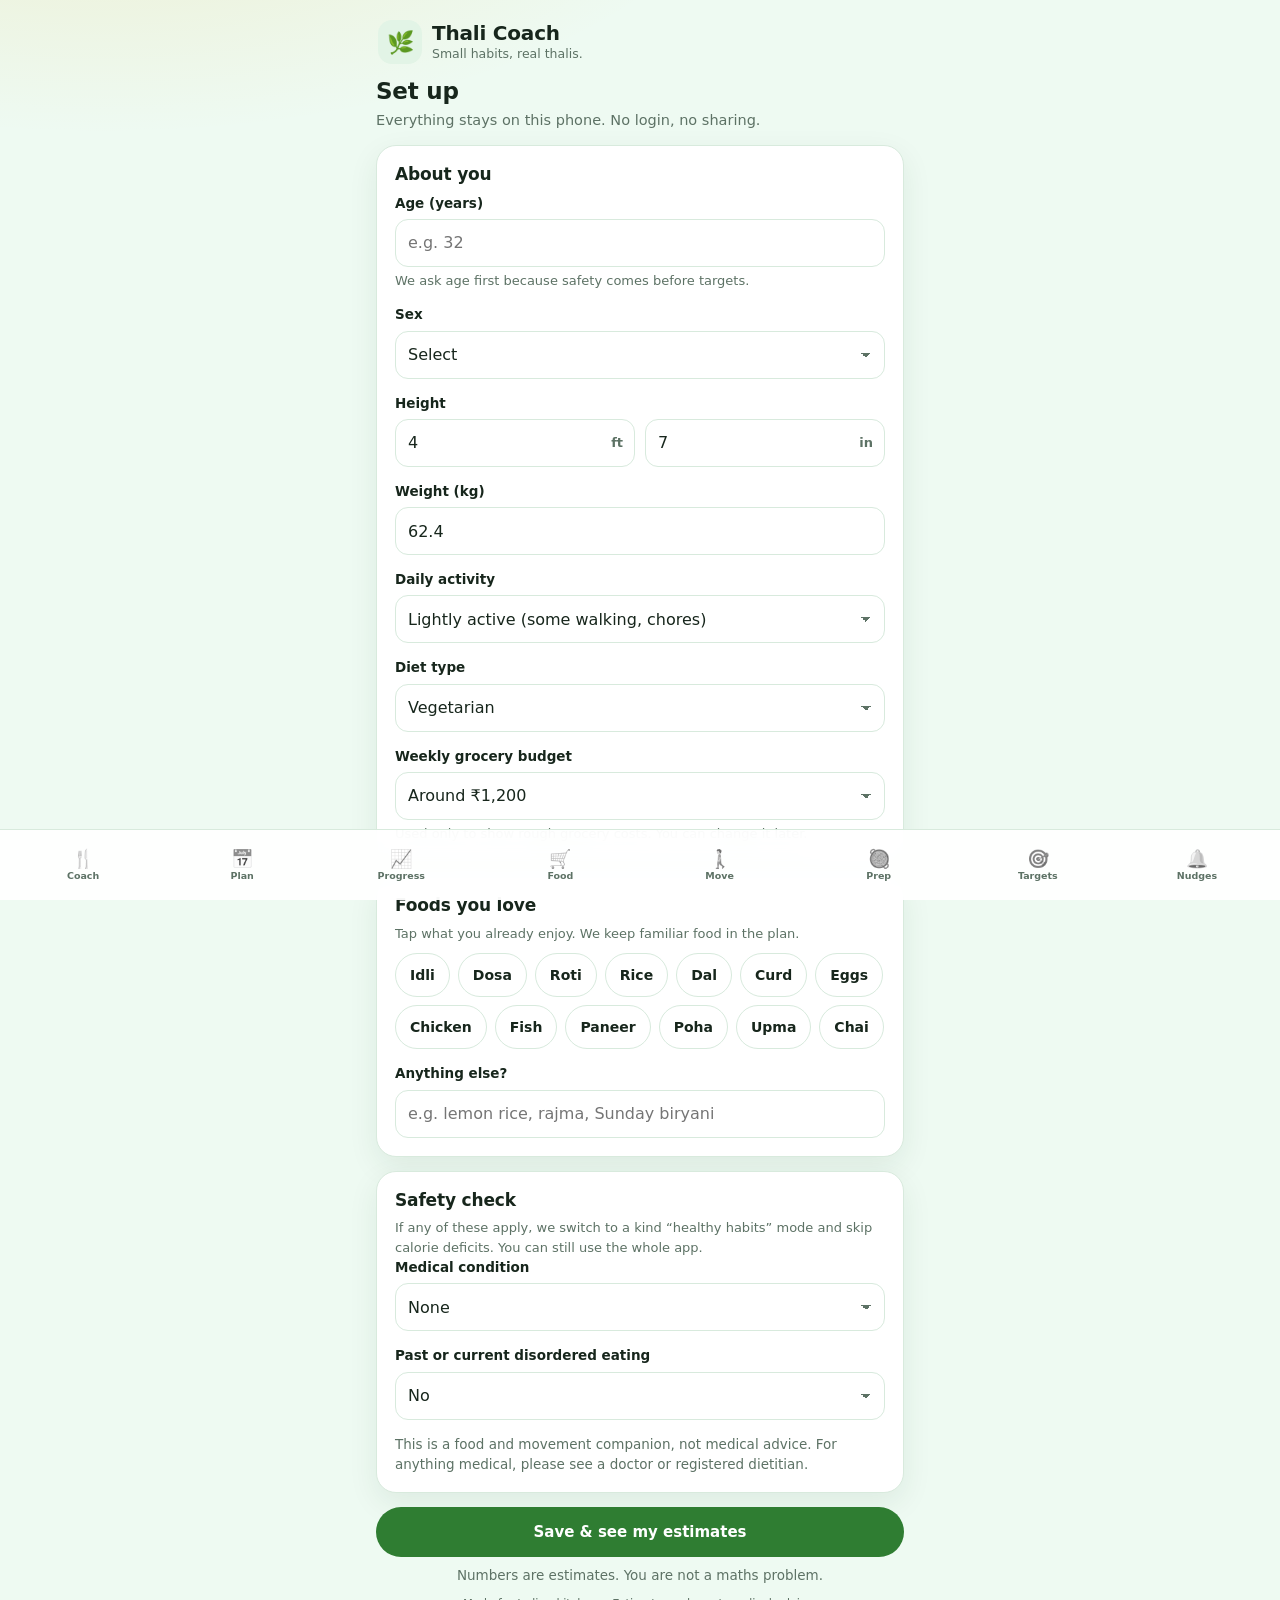
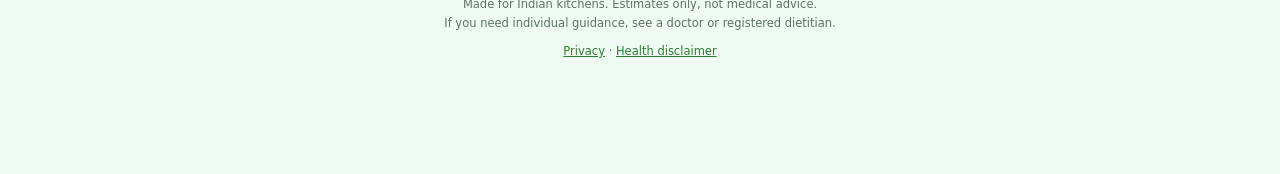
==== commit 3eb7b1ef: "Add privacy policy, Play Store AAB, listing kit and screenshots" ====
--- a/index.html
+++ b/index.html
@@ -232,6 +232,7 @@
 
     <footer class="footer">
       <p>Made for Indian kitchens. Estimates only, not medical advice.<br>If you need individual guidance, see a doctor or registered dietitian.</p>
+      <p><a href="privacy.html">Privacy</a> · <a href="privacy.html#health">Health disclaimer</a></p>
     </footer>
   </div>
 
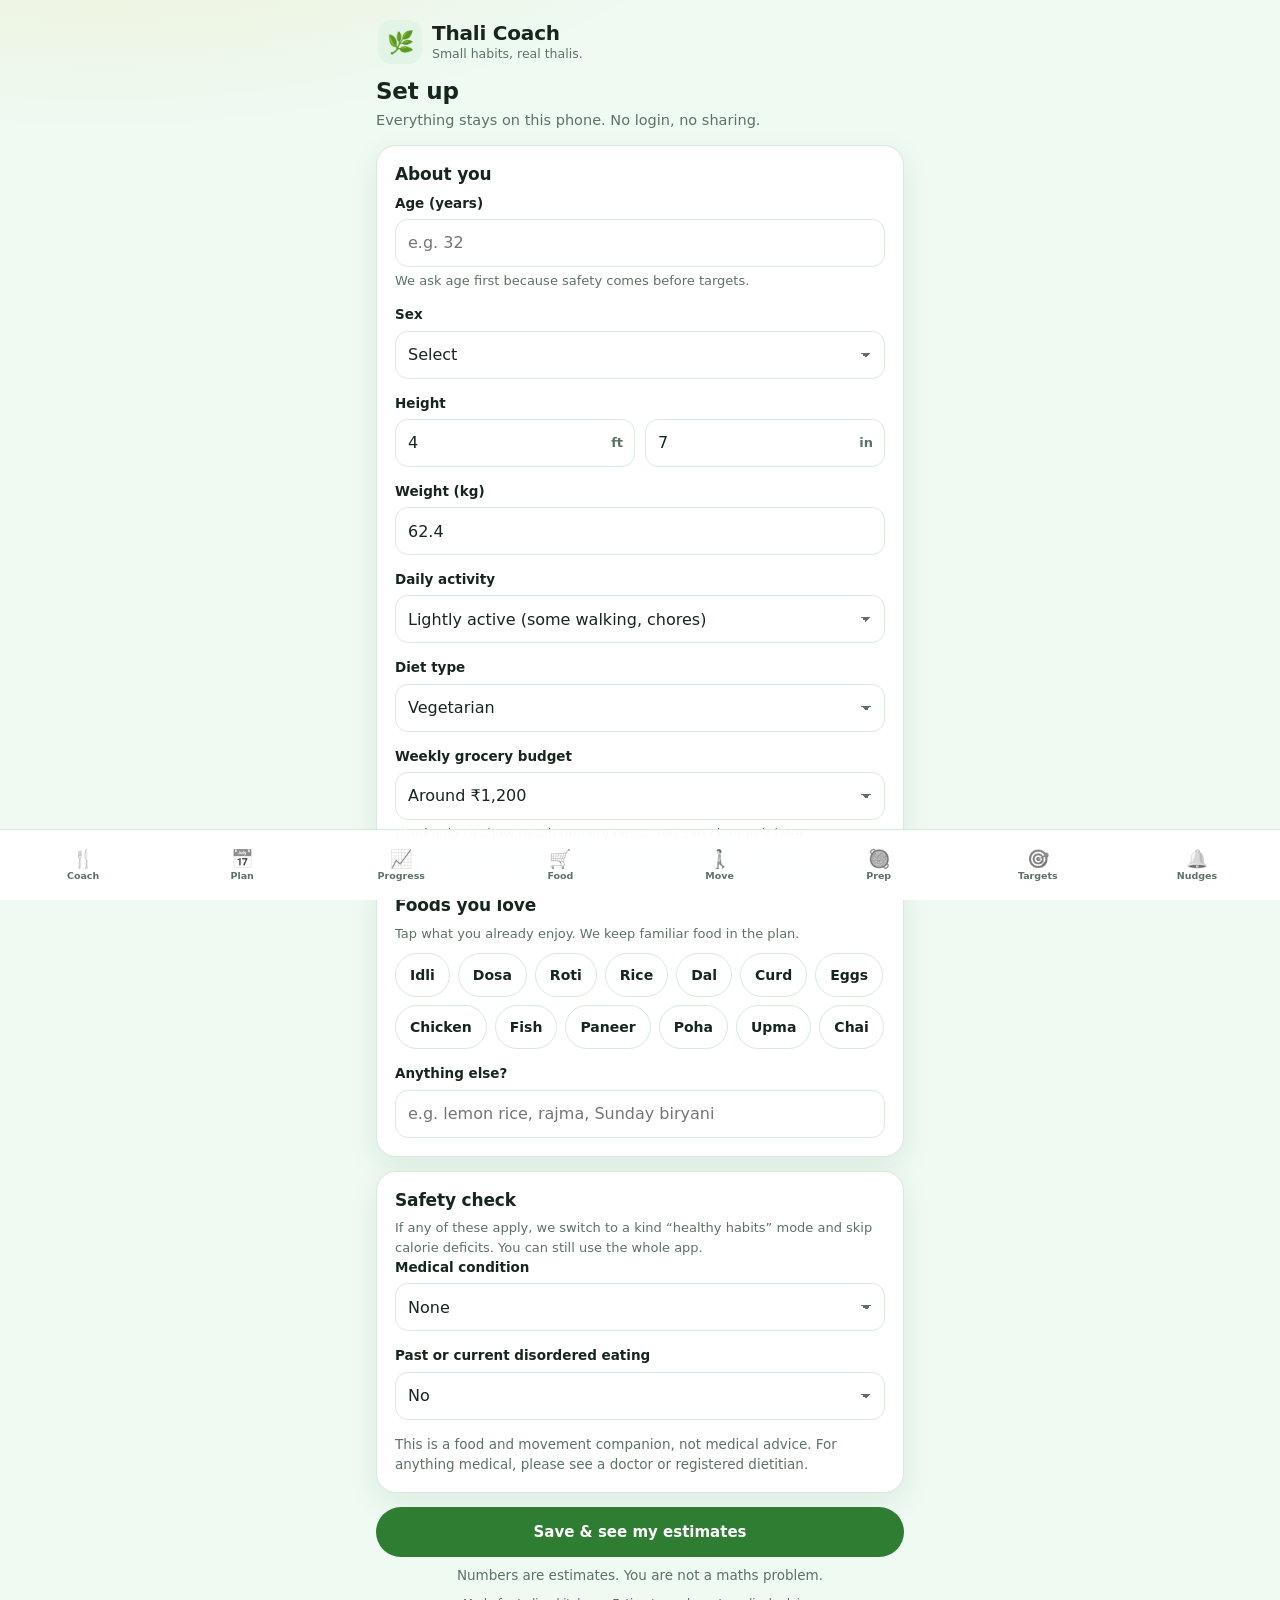
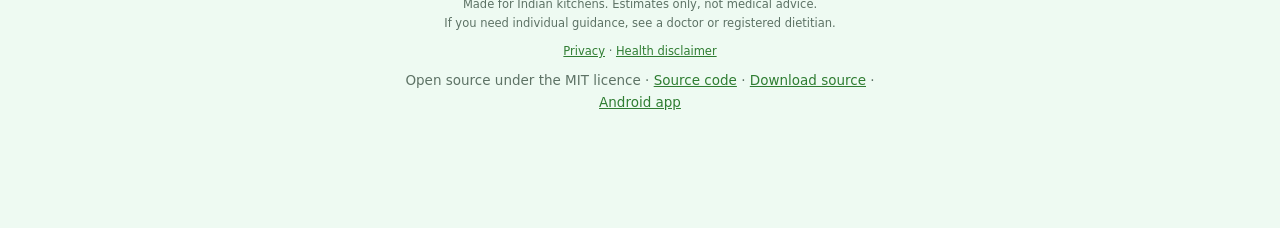
==== commit 6772d46c: "Add plate photo capture, month calendar, refresh/start-over, MIT source drop; bump to 1.2" ====
--- a/index.html
+++ b/index.html
@@ -165,10 +165,20 @@
 
       <!-- 3 · PLAN ------------------------------------------------------- -->
       <section id="screen-plan" class="screen" hidden>
-        <h2>7-day plan</h2>
-        <p class="lede">Familiar food, realistic portions. Tap a day.</p>
-        <p class="week-label" id="weekLabel"></p>
-        <div class="day-tabs" id="dayTabs" role="tablist" aria-label="Days of the week"></div>
+        <h2>Plan</h2>
+        <p class="lede">A full month at a glance. Tap any date.</p>
+        <div class="card cal" id="calCard">
+          <div class="cal-head">
+            <button type="button" class="cal-nav" id="calPrev" aria-label="Previous month">‹</button>
+            <button type="button" class="cal-title" id="calTitle" aria-live="polite">Month</button>
+            <button type="button" class="cal-nav" id="calNext" aria-label="Next month">›</button>
+          </div>
+          <div class="cal-dow" aria-hidden="true">
+            <span>M</span><span>T</span><span>W</span><span>T</span><span>F</span><span>S</span><span>S</span>
+          </div>
+          <div class="cal-grid" id="calGrid" role="grid" aria-label="Month calendar"></div>
+          <p class="week-label" id="weekLabel"></p>
+        </div>
         <div id="planContent"></div>
       </section>
 
@@ -184,10 +194,14 @@
                    placeholder="e.g. 2 samosa and 1 cup chai"
                    aria-describedby="coachHint">
             <button class="mic" type="button" id="coachMic" hidden aria-label="Say it instead">🎤</button>
+            <button class="mic cam" type="button" id="coachCam" aria-label="Add a photo of your plate">📷</button>
             <button class="btn btn-slim" type="submit">Read it</button>
           </div>
+          <input type="file" id="coachPhoto" class="hidden-file" accept="image/*" capture="environment"
+                 tabindex="-1" aria-hidden="true">
+          <div id="coachPhotoBox" class="photo-box" hidden></div>
           <div class="chips coach-chips" id="coachChips"></div>
-          <p class="hint" id="coachHint">Add a quantity if you can: “2 idli”, “1 katori rice”, “1 packet chips”. Estimates only.</p>
+          <p class="hint" id="coachHint">Add a quantity if you can: “2 idli”, “1 katori rice”, “1 packet chips”. Tap 📷 to keep a photo of the plate with the entry. Estimates only.</p>
         </form>
 
         <div id="coachContent"></div>
@@ -233,7 +247,27 @@
     <footer class="footer">
       <p>Made for Indian kitchens. Estimates only, not medical advice.<br>If you need individual guidance, see a doctor or registered dietitian.</p>
       <p><a href="privacy.html">Privacy</a> · <a href="privacy.html#health">Health disclaimer</a></p>
+      <p class="small muted">Open source under the MIT licence ·
+        <a href="https://github.com/Santollamanikanta/thali-coach">Source code</a> ·
+        <a href="https://santollamanikanta.github.io/thali-coach/download/thali-coach-source.zip">Download source</a> ·
+        <a href="https://santollamanikanta.github.io/thali-coach/download/thali-coach.apk">Android app</a>
+      </p>
     </footer>
+  </div>
+
+  <div id="photoView" class="photo-view" hidden>
+    <img id="photoViewImg" alt="The plate you photographed">
+  </div>
+
+  <div id="sheet" class="sheet" hidden>
+    <div class="sheet-card" role="alertdialog" aria-modal="true" aria-labelledby="sheetTitle" aria-describedby="sheetText">
+      <h3 id="sheetTitle">Are you sure?</h3>
+      <p id="sheetText" class="small"></p>
+      <div class="sheet-actions">
+        <button class="btn btn-ghost" type="button" id="sheetNo">Cancel</button>
+        <button class="btn danger" type="button" id="sheetYes">Yes</button>
+      </div>
+    </div>
   </div>
 
   <div id="toast" class="toast" role="status" aria-live="polite"></div>
--- a/style.css
+++ b/style.css
@@ -325,6 +325,9 @@
 
 .btn-wide { width: 100%; margin-bottom: 8px; }
 
+.stack { display: grid; gap: 8px; margin-top: 12px; }
+.stack .btn { width: 100%; }
+
 .btn-ghost {
   background: transparent;
   color: var(--leaf);
@@ -364,6 +367,144 @@
   white-space: nowrap;
 }
 .pill-soft { background: var(--turmeric-soft); color: var(--turmeric-ink); }
+
+/* ------------------------------ month calendar -------------------------- */
+
+.cal { padding: 12px 12px 10px; margin-bottom: 14px; }
+
+.cal-head {
+  display: flex;
+  align-items: center;
+  justify-content: space-between;
+  gap: 6px;
+  margin-bottom: 4px;
+}
+.cal-title {
+  flex: 1 1 auto;
+  border: none;
+  background: transparent;
+  color: var(--ink);
+  font-family: inherit;
+  font-size: 16px;
+  font-weight: 800;
+  padding: 8px 6px;
+  border-radius: 10px;
+  cursor: pointer;
+}
+.cal-nav {
+  flex: 0 0 40px;
+  width: 40px;
+  height: 40px;
+  border-radius: 12px;
+  border: 1.5px solid var(--line);
+  background: var(--card);
+  color: var(--ink);
+  font-family: inherit;
+  font-size: 20px;
+  line-height: 1;
+  cursor: pointer;
+}
+
+.cal-dow, .cal-grid {
+  display: grid;
+  grid-template-columns: repeat(7, 1fr);
+  gap: 3px;
+}
+.cal-dow span {
+  text-align: center;
+  font-size: 10px;
+  font-weight: 800;
+  letter-spacing: 0.04em;
+  color: var(--muted);
+  padding: 2px 0 4px;
+  text-transform: uppercase;
+}
+
+.cal-day {
+  position: relative;
+  aspect-ratio: 1 / 1;
+  min-height: 36px;
+  border: 1.5px solid transparent;
+  border-radius: 11px;
+  background: transparent;
+  color: var(--ink);
+  font-family: inherit;
+  font-size: 12.5px;
+  font-weight: 700;
+  display: flex;
+  flex-direction: column;
+  align-items: center;
+  justify-content: center;
+  gap: 2px;
+  padding: 0;
+  cursor: pointer;
+}
+.cal-day:hover, .cal-day:focus-visible { background: var(--leaf-soft); }
+.cal-day.is-today { box-shadow: inset 0 0 0 1.5px var(--turmeric); }
+.cal-day.active {
+  background: var(--leaf);
+  border-color: var(--leaf);
+  color: var(--btn-ink);
+}
+.cal-day.blank { visibility: hidden; cursor: default; }
+.cal-day .day-mark { margin: 0; }
+
+.cal .week-label { margin: 8px 2px 0; }
+
+.plan-date {
+  margin: 0 2px 10px;
+  font-size: 13px;
+  line-height: 1.45;
+}
+.plan-date b { font-size: 14.5px; }
+.plan-date .muted { font-size: 12px; }
+
+/* ------------------------------ confirm sheet --------------------------- */
+
+.sheet {
+  position: fixed;
+  inset: 0;
+  z-index: 80;
+  display: flex;
+  align-items: flex-end;
+  justify-content: center;
+  padding: 16px;
+  padding-bottom: calc(16px + env(safe-area-inset-bottom));
+  background: rgba(8, 18, 12, 0.5);
+}
+.sheet[hidden] { display: none; }
+.sheet-card {
+  width: 100%;
+  max-width: 420px;
+  background: var(--card);
+  border-radius: 20px;
+  padding: 20px 20px 18px;
+  box-shadow: var(--shadow);
+}
+.sheet-card h3 { margin: 0 0 8px; font-size: 17px; }
+.sheet-card p { margin: 0; color: var(--muted); }
+.sheet-actions { display: flex; gap: 8px; margin-top: 16px; }
+.sheet-actions .btn { flex: 1 1 auto; }
+.btn.danger {
+  background: var(--chilli);
+  border-color: var(--chilli);
+  color: #fff;
+}
+
+/* ------------------------------ photo viewer ---------------------------- */
+
+.photo-view {
+  position: fixed;
+  inset: 0;
+  z-index: 90;
+  display: flex;
+  align-items: center;
+  justify-content: center;
+  padding: 16px;
+  background: rgba(0, 0, 0, 0.86);
+}
+.photo-view[hidden] { display: none; }
+.photo-view img { max-width: 100%; max-height: 100%; border-radius: 12px; }
 
 /* ------------------------------ day tabs -------------------------------- */
 
--- a/coach.css
+++ b/coach.css
@@ -30,6 +30,65 @@
 }
 .mic.listening { border-color: var(--chilli); animation: micPulse 1s infinite; }
 @keyframes micPulse { 50% { transform: scale(1.07); } }
+.cam { font-size: 19px; }
+.cam:active { background: var(--leaf-soft); }
+
+.hidden-file {
+  position: absolute;
+  width: 1px;
+  height: 1px;
+  padding: 0;
+  margin: -1px;
+  overflow: hidden;
+  clip: rect(0 0 0 0);
+  opacity: 0;
+}
+
+.photo-box { margin-top: 10px; }
+.photo-preview {
+  position: relative;
+  border-radius: 14px;
+  overflow: hidden;
+  background: var(--line);
+}
+.photo-preview img {
+  display: block;
+  width: 100%;
+  max-height: 240px;
+  object-fit: cover;
+}
+.photo-preview button {
+  position: absolute;
+  top: 8px;
+  right: 8px;
+  width: 34px;
+  height: 34px;
+  border: none;
+  border-radius: 50%;
+  background: rgba(0, 0, 0, 0.55);
+  color: #fff;
+  font-size: 14px;
+  line-height: 1;
+}
+.photo-note { margin: 10px 0 6px; font-size: 12.5px; color: var(--muted); }
+.photo-chips { margin: 0; }
+
+.coach-thumb {
+  width: 44px;
+  height: 44px;
+  border-radius: 10px;
+  object-fit: cover;
+  display: block;
+}
+.thumb-btn {
+  flex: 0 0 auto;
+  padding: 0;
+  border: none;
+  background: none;
+  border-radius: 10px;
+  overflow: hidden;
+  line-height: 0;
+}
 
 .coach-chips { margin: 12px 0 6px; }
 .coach-chips .chip { min-height: 38px; padding: 6px 12px; font-size: 13px; }
@@ -89,7 +148,7 @@
   border-bottom: 1px dashed var(--line);
 }
 .coach-log-row:last-child { border-bottom: 0; }
-.coach-log-row div:first-child { display: flex; flex-direction: column; gap: 2px; min-width: 0; }
+.coach-log-main { display: flex; flex-direction: column; gap: 2px; min-width: 0; flex: 1 1 auto; }
 .coach-log-row b { font-size: 14px; font-weight: 700; }
 .coach-log-right {
   display: flex;
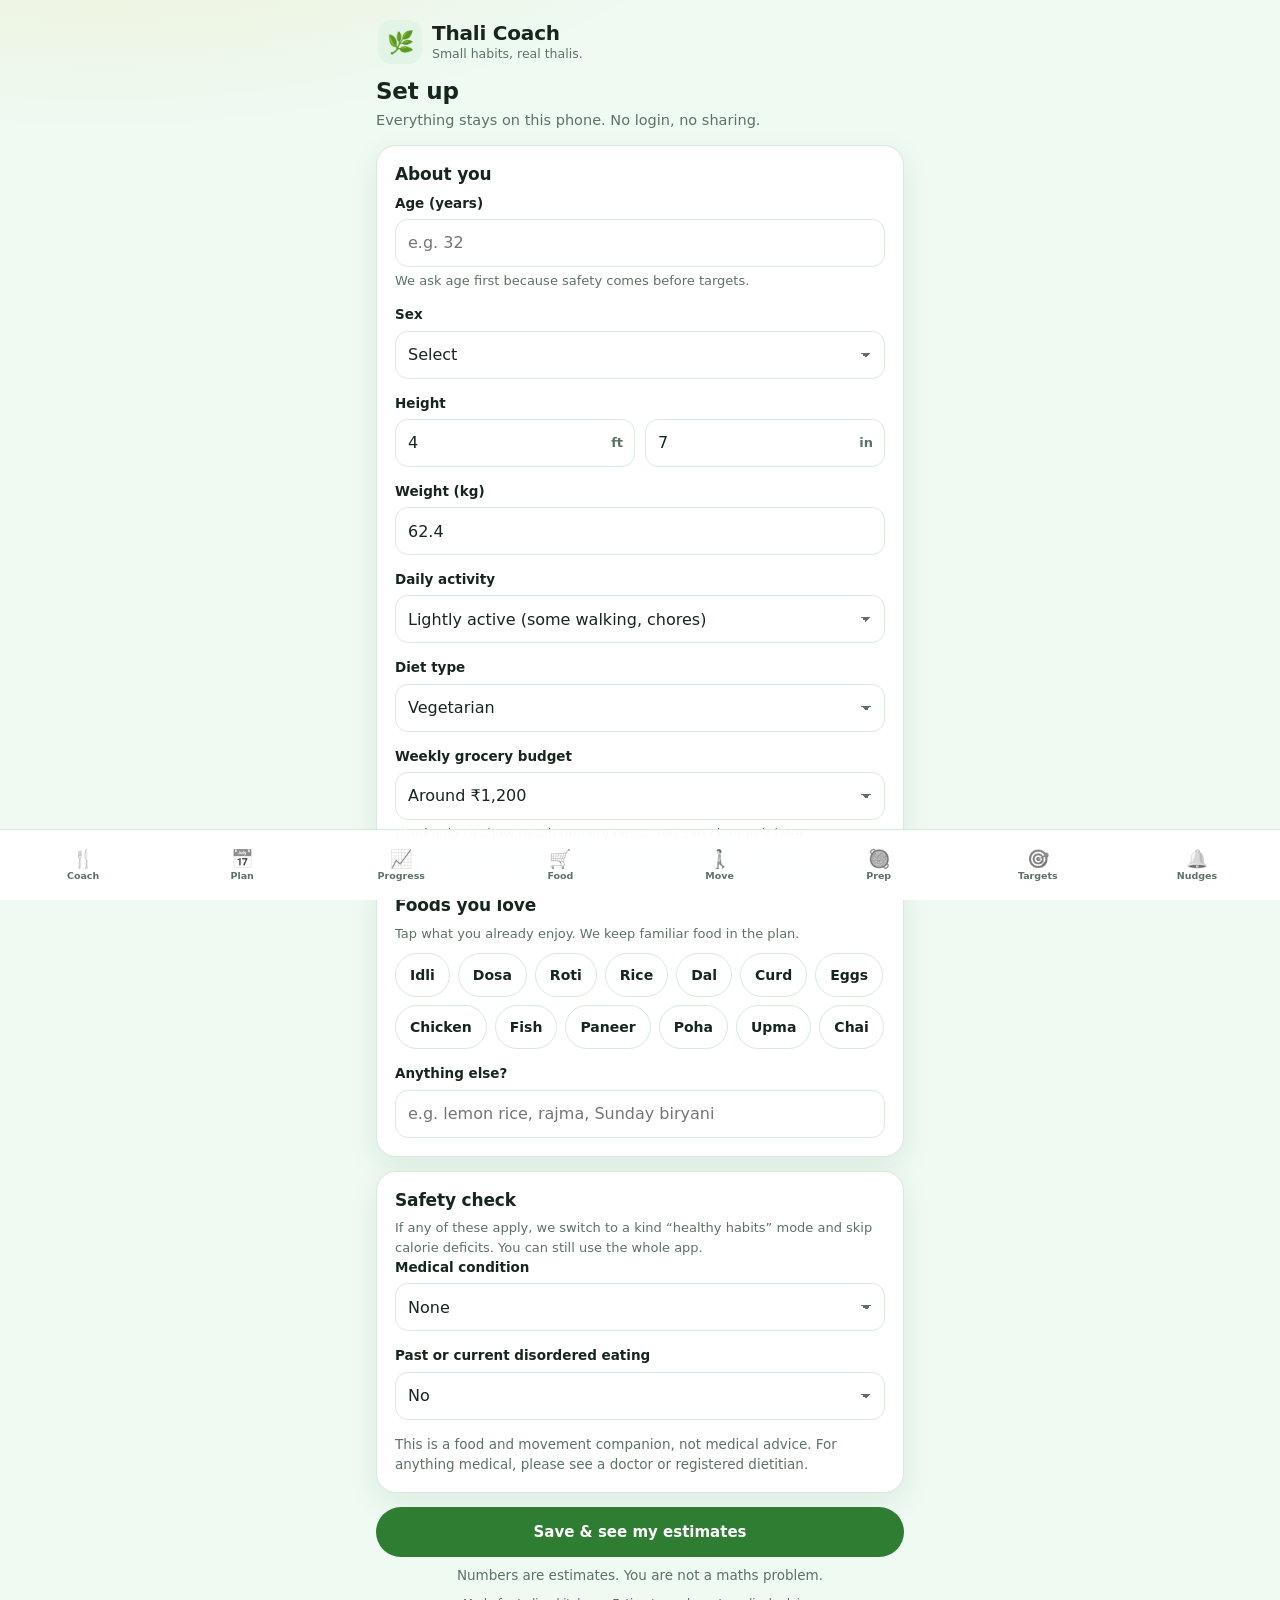
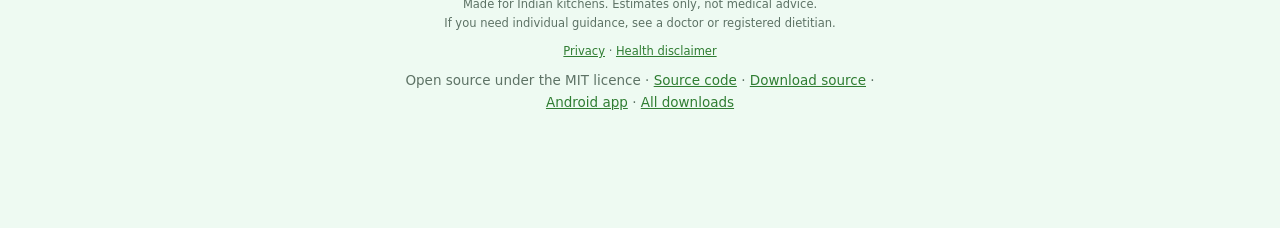
==== commit 3d07d7e3: "Publish downloads as GitHub release v1.2; point links at github.com releases" ====
--- a/index.html
+++ b/index.html
@@ -249,8 +249,9 @@
       <p><a href="privacy.html">Privacy</a> · <a href="privacy.html#health">Health disclaimer</a></p>
       <p class="small muted">Open source under the MIT licence ·
         <a href="https://github.com/Santollamanikanta/thali-coach">Source code</a> ·
-        <a href="https://santollamanikanta.github.io/thali-coach/download/thali-coach-source.zip">Download source</a> ·
-        <a href="https://santollamanikanta.github.io/thali-coach/download/thali-coach.apk">Android app</a>
+        <a href="https://github.com/Santollamanikanta/thali-coach/releases/download/v1.2/thali-coach-source.zip">Download source</a> ·
+        <a href="https://github.com/Santollamanikanta/thali-coach/releases/download/v1.2/thali-coach.apk">Android app</a> ·
+        <a href="https://github.com/Santollamanikanta/thali-coach/releases/latest">All downloads</a>
       </p>
     </footer>
   </div>
